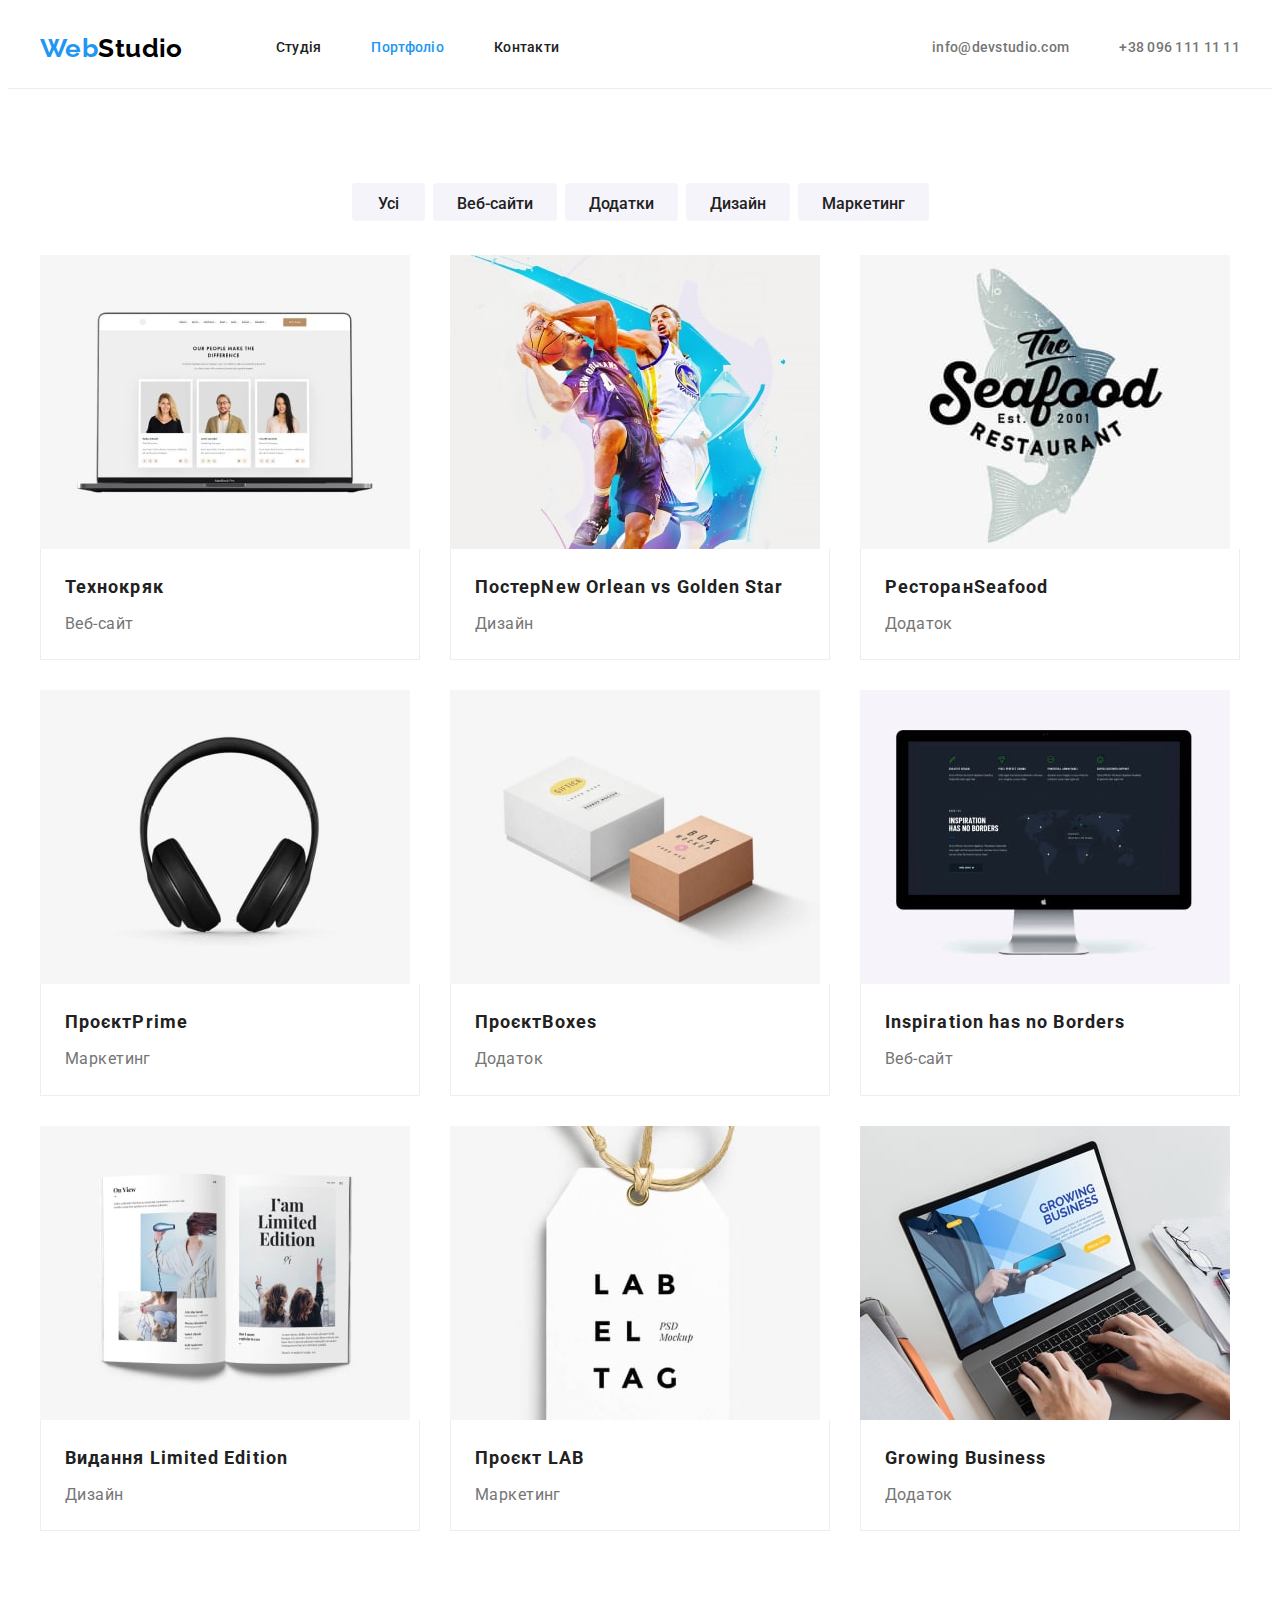
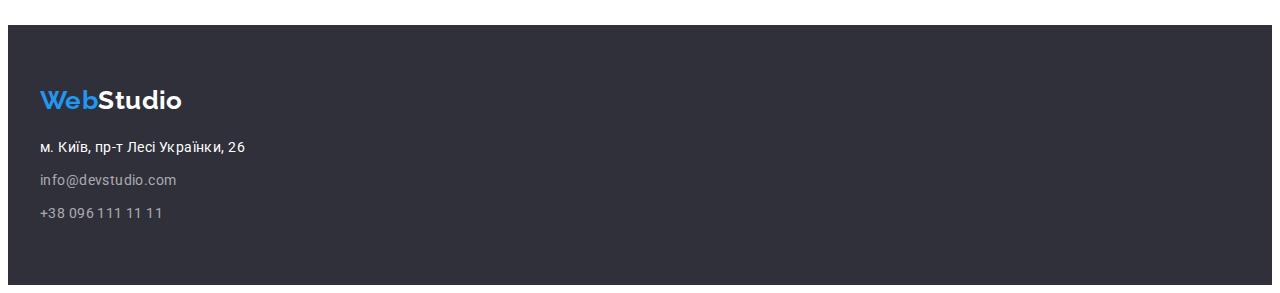
==== portfolio.html @ 07b44639 "Initial commit" ====
<!DOCTYPE html>
<html lang="uk">
  <head>
    <meta charset="UTF-8" />
    <meta http-equiv="X-UA-Compatible" content="IE=edge" />
    <meta name="viewport" content="width=device-width, initial-scale=1.0" />
    <title lang="en">Portfolio</title>
    <link
      href="https://fonts.googleapis.com/css2?family=Raleway:wght@700&family=Roboto:wght@400;500;700;900&display=swap"
      rel="stylesheet"
    />
    <link
      rel="stylesheet"
      href="https://cdnjs.cloudflare.com/ajax/libs/modern-normalize/1.1.0/modern-normalize.min.css"
      integrity="sha512-wpPYUAdjBVSE4KJnH1VR1HeZfpl1ub8YT/NKx4PuQ5NmX2tKuGu6U/JRp5y+Y8XG2tV+wKQpNHVUX03MfMFn9Q=="
      crossorigin="anonymous"
      referrerpolicy="no-referrer"
    />
    <!-- <link rel="stylesheet" href="./css/modern-normalize.css"> -->
    <link rel="stylesheet" href="./css/styles.css" />
  </head>
  <body>
    <!-- Добавить current in portfoli header -->
    <header class="header-page list">
      <div class="container header-container">
        <nav>
          <a class="logo link" href="./index.html" lang="en"
            >Web<span class="logo-black">Studio</span>
          </a>

          <ul class="nav-site list">
            <li class="nav-item">
              <a class="nav-link link" href="./index.html">Студія</a>
            </li>
            <li class="nav-item">
              <a class="nav-link current link" href="./portfolio.html">Портфоліо</a>
            </li>
            <li class="nav-item">
              <a class="nav-link link" href="">Контакти</a>
            </li>
          </ul>
        </nav>

        <ul class="header-contact list">
          <li class="header-item">
            <a class="header-contact link" href="mailto:info@devstudio.com" lang="en">
              info@devstudio.com
            </a>
          </li>
          <li class="header-item">
            <a class="header-contact link" href="tel:+380961111111">+38 096 111 11 11</a>
          </li>
        </ul>
      </div>
    </header>
    <main>
      <section class="portf section">
        <div class="container">
          <h1 class="visually-hidden">Портфоліо робіт веб-студії</h1>
          <ul class="filter list">
            <li class="filter-item">
              <button class="filter-button" type="button">Усі</button>
            </li>
            <li class="filter-item">
              <button class="filter-button" type="button">Веб-сайти</button>
            </li>
            <li class="filter-item">
              <button class="filter-button" type="button">Додатки</button>
            </li>
            <li class="filter-item">
              <button class="filter-button" type="button">Дизайн</button>
            </li>
            <li class="filter-item">
              <button class="filter-button" type="button">Маркетинг</button>
            </li>
          </ul>

          <ul class="portf-cont list">
            <li class="portf-progect">
              <a href="" class="portf-link link">
                <img
                  src="./img/portf/1.jpg"
                  alt="Веб-сайт"
                  class="portf-img"
                  width="370"
                  height="294"
                />
                <div class="portf-group">
                  <h2 class="portf-name">Технокряк</h2>
                  <p class="portf-text">Веб-сайт</p>
                </div>
              </a>
            </li>

            <li class="portf-progect">
              <a href="" class="portf-link link">
                <img
                  src="./img/portf/2.jpg"
                  alt="Дизайн"
                  class="portf-img"
                  width="370"
                  height="294"
                />
                <div class="portf-group">
                  <h2 class="portf-name">Постер<span lang="en">New Orlean vs Golden Star</span></h2>
                  <p class="portf-text">Дизайн</p>
                </div>
              </a>
            </li>

            <li class="portf-progect">
              <a href="" class="portf-link link">
                <img
                  src="./img/portf/3.jpg"
                  alt="Додаток"
                  class="portf-img"
                  width="370"
                  height="294"
                />
                <div class="portf-group">
                  <h2 class="portf-name">Ресторан<span lang="en">Seafood</span></h2>
                  <p class="portf-text">Додаток</p>
                </div>
              </a>
            </li>

            <li class="portf-progect">
              <a href="" class="portf-link link">
                <img
                  src="./img/portf/4.jpg"
                  alt="Маркетинг"
                  class="portf-img"
                  width="370"
                  height="294"
                />
                <div class="portf-group">
                  <h2 class="portf-name">Проєкт<span lang="en">Prime</span></h2>
                  <p class="portf-text">Маркетинг</p>
                </div>
              </a>
            </li>

            <li class="portf-progect">
              <a href="" class="portf-link link">
                <img
                  src="./img/portf/5.jpg"
                  alt="Додаток"
                  class="portf-img"
                  width="370"
                  height="294"
                />
                <div class="portf-group">
                  <h2 class="portf-name">Проєкт<span lang="en">Boxes</span></h2>
                  <p class="portf-text">Додаток</p>
                </div>
              </a>
            </li>

            <li class="portf-progect">
              <a href="" class="portf-link link">
                <img
                  src="./img/portf/6.jpg"
                  alt="Веб-сайт"
                  class="portf-img"
                  width="370"
                  height="294"
                />
                <div class="portf-group">
                  <h2 class="portf-name" lang="en">Inspiration has no Borders</h2>
                  <p class="portf-text">Веб-сайт</p>
                </div>
              </a>
            </li>

            <li class="portf-progect">
              <a href="" class="portf-link link">
                <img
                  src="./img/portf/7.jpg"
                  alt="Дизайн"
                  class="portf-img"
                  width="370"
                  height="294"
                />
                <div class="portf-group">
                  <h2 class="portf-name">Видання <span lang="en">Limited Edition</span></h2>
                  <p class="portf-text">Дизайн</p>
                </div>
              </a>
            </li>

            <li class="portf-progect">
              <a href="" class="portf-link link">
                <img
                  src="./img/portf/8.jpg"
                  alt="Маркетинг"
                  class="portf-img"
                  width="370"
                  height="294"
                />
                <div class="portf-group">
                  <h2 class="portf-name">Проєкт <span lang="en">LAB</span></h2>
                  <p class="portf-text">Маркетинг</p>
                </div>
              </a>
            </li>

            <li class="portf-progect">
              <a href="" class="portf-link link">
                <img
                  src="./img/portf/9.jpg"
                  alt="Додаток"
                  class="portf-img"
                  width="370"
                  height="294"
                />
                <div class="portf-group">
                  <h2 class="portf-name" lang="en">Growing Business</h2>
                  <p class="portf-text">Додаток</p>
                </div>
              </a>
            </li>
          </ul>
        </div>
      </section>
    </main>
    <footer class="footer-page">
      <div class="container">
        <a class="logo f link" href="./index.html" lang="en"
          >Web<span class="logo-white">Studio</span>
        </a>

        <address>
          <ul class="adress-comp list">
            <li class="adress-item">
              <a
                class="adress-city link"
                href="https://goo.gl/maps/JjhD47oRXVSocKC27"
                target="_blank"
                rel="noreferrer noopener"
              >
                м. Київ, пр-т Лесі Українки, 26
              </a>
            </li>
            <li class="adress-item">
              <a class="adress-contact link" href="mailto:info@devstudio.com" lang="en">
                info@devstudio.com
              </a>
            </li>
            <li class="adress-item">
              <a class="adress-contact link" href="tel:+380961111111">+38 096 111 11 11</a>
            </li>
          </ul>
        </address>
      </div>
    </footer>
  </body>
</html>
---- css/styles.css ----
.visually-hidden {
  position: absolute;
  width: 1px;
  height: 1px;
  margin: -1px;
  border: 0;
  padding: 0;
  white-space: nowrap;
  clip-path: inset(100%);
  clip: rect(0 0 0 0);
  overflow: hidden;
}
:root {
  --white: #ffffff;
  --blueactive: #188ce8;
  --blue: #2196f3;
  --black: #000000;
  --accentblack: #212121;
  --greytext: #757575;
  --greytext-footer: rgba(255, 255, 255, 0.6);

  /* BACKGROUND */
  --darkgrey: #2f303a;
  --teamback: #f5f4fa;

  /* shadow */
  --shadow: rgba(0, 0, 0, 0.15);
  --teamshadow1: rgba(0, 0, 0, 0.12);
  --teamshadow2: rgba(0, 0, 0, 0.14);
  --teamshadow3: rgba(0, 0, 0, 0.2);
  --boxshadow1: rgba(0, 0, 0, 0.1);
  --boxshadow2: rgba(0, 0, 0, 0.08);
  --boxshadow3: rgba(0, 0, 0, 0.12);

  /* lines */
  --portfborder: #eeeeee;
  --hederline: #ececec;

  /* btn radius */
  --btnradius: 4px;

  /* flex */
  --items: 3;
  --itemsteam: 4;
  --itemsadv: 4;
  --indent: 30px;
}

/*RESET*/
h1,
h2,
h3,
h4,
h5,
h6,
p {
  margin: 0;
}
/* отсутствие отступов после картнок */
img {
  display: block;
  max-width: 100%;
  height: auto;
}
/* сброс настроек списка */
.list {
  list-style: none;
  margin: 0;
  padding: 0;
}
/* сброс настроек ссылок */
.link {
  text-decoration: none;
  color: currentColor;
}

/* ************************************** */
body {
  background-color: var(--white);
  color: var(--greytext);
  font-family: 'Roboto', sans-serif;
  letter-spacing: 0.03em;
  font-size: 14px;
  line-height: 1.7;
  font-weight: 400;
}
.section {
  padding-top: 94px;
  padding-bottom: 94px;

  /* outline: 1px solid blue;
  outline-offset: -1px; */
}
.container {
  width: 1200px;
  padding-left: 15px;
  padding-right: 15px;
  margin: 0 auto;

  /* outline: 1px solid tomato;
  outline-offset: -1px; */
}

/*HEADER*/
.header-page {
  border-bottom: 1px solid var(--hederline);
}
.header-container {
  display: flex;
  align-items: center;
}

.logo {
  color: var(--blue);
  font-family: 'Raleway', sans-serif;
  font-weight: 700;
  font-size: 26px;
  line-height: 1.19;

  margin-right: 93px;

  /* background-color: greenyellow; */
}
.logo-black {
  color: var(--black);
}
.logo-white {
  color: var(--white);
}
nav {
  display: flex;
  margin-right: auto;
  align-items: center;
}
.nav-site {
  display: flex;
  align-items: center;
  gap: 50px;
}

.nav-link {
  display: block;
  padding-top: 32px;
  padding-bottom: 32px;

  color: var(--accentblack);
  font-weight: 500;
  line-height: 1.14;
  letter-spacing: 0.02em;

  /* background-color: greenyellow; */
}
.nav-link:hover,
.nav-link:focus,
.nav-link.current {
  color: var(--blue);
}

.header-contact {
  color: var(--greytext);

  font-weight: 500;
  line-height: 1.14;
  letter-spacing: 0.02em;

  display: flex;
  gap: 50px;

  /* background-color: greenyellow; */
}
.header-contact:hover,
.header-contact:focus {
  color: var(--blue);
}

/* MAIN */
.hero {
  padding-top: 200px;
  padding-bottom: 200px;

  background-color: var(--darkgrey);
  text-align: center;
}
.hero-title {
  color: var(--white);
  font-weight: 900;
  font-size: 44px;
  line-height: 1.36;
  letter-spacing: 0.06em;
  text-transform: uppercase;

  margin-bottom: 30px;
  margin-left: auto;
  margin-right: auto;

  width: 696px;
  min-height: 120px;
}
.button {
  font-family: inherit;

  display: inline-block;
  min-width: 216px;
  min-height: 50px;
  padding: 10px 32px; /*32-2*2 ширина бордера*/

  background-color: var(--blue);
  color: var(--white);

  cursor: pointer;

  font-weight: 700;
  font-size: 16px;
  line-height: calc(30 / 16);

  letter-spacing: 0.06em;

  border-radius: var(--btnradius);
  border: none;
}
.button:hover,
.button:focus {
  font-family: inherit;
  background-color: var(--blueactive);
  box-shadow: 0px 4px 4px var(--shadow);
}
/* Advant */
.adv {
  padding-bottom: 0;
}
.adv-comp {
  display: flex;
  flex-wrap: wrap;
  gap: var(--indent);
}
.adv-item {
  flex-basis: calc((100% - var(--indent) * (var(--itemsadv) - 1)) / var(--itemsadv));
}
.adv-title {
  color: var(--accentblack);
  font-weight: 700;

  font-size: 14px;
  line-height: 1.14;
  text-transform: uppercase;

  margin-bottom: 10px;
}
.adv-text {
  width: 270px;
}

/* WORK */
.work-group {
  display: flex;
  flex-wrap: wrap;
  gap: var(--indent);
}
.work-img {
  flex-basis: calc((100% - var(--indent) * (var(--itemsteam) - 1)) / var(--itemsteam));
}

.work-title,
.team-title {
  color: var(--accentblack);
  font-weight: 700;
  font-size: 36px;
  line-height: 1.17;
  text-align: center;

  margin-bottom: 50px;
}
/* TEAM */
.team {
  background-color: var(--teamback);
}
.team-comp {
  display: flex;
  flex-wrap: wrap;
  gap: var(--indent);
}

.team-item {
  background-color: var(--white);
  box-shadow: 0px 1px 3px var(--teamshadow1), 0px 1px 1px var(--teamshadow2),
    0px 2px 1px var(--teamshadow3);

  text-align: center;

  flex-basis: calc((100% - var(--indent) * (var(--itemsteam) - 1)) / var(--itemsteam));
}

.team-group {
  padding-top: 30px;
  padding-bottom: 30px;
}
.team-name {
  font-weight: 500;
  font-size: 16px;
  line-height: 1.19;

  color: var(--accentblack);
  margin-bottom: 10px;
}
.team-text {
  font-size: 16px;
  line-height: 1.19;
}

/* FOOTER */
.footer-page {
  background-color: var(--darkgrey);
  padding: 60px 0;
}
.f {
  margin-bottom: 20px;
  margin-right: 0;

  /* background-color: greenyellow; */
  display: block;
}
.adress-item:not(:last-child) {
  margin-bottom: 9px;
}
.adress-city {
  text-decoration: none;
  color: var(--white);
  font-style: normal;

  /* background-color: greenyellow; */
  display: block;
}
.adress-contact {
  text-decoration: none;
  color: var(--greytext-footer);
  font-style: normal;

  /* background-color: greenyellow; */
  display: block;
}

.adress-city:hover,
.adress-city:focus,
.adress-contact:hover,
.adress-contact:focus {
  color: var(--blueactive);
}

/* //////////////////////////// */
/* PORTFOLIO */

.filter {
  margin-bottom: 34px;
  display: flex;
  gap: 8px;
  align-items: center;
  justify-content: center;
}

.filter-button {
  font-family: inherit;
  font-weight: 500;
  font-size: 16px;
  line-height: calc(26 / 16);
  text-align: center;
  color: var(--accentblack);
  background-color: var(--teamback);

  cursor: pointer;

  min-width: 73px;
  height: 38px;
  padding: 6px 22px;

  border-radius: var(--btnradius);
  border-color: transparent;
}
.filter-button:hover,
.filter-button:focus {
  color: var(--white);
  background: var(--blue);
  box-shadow: 0px 3px 1px var(--boxshadow1), 0px 1px 2px var(--boxshadow2),
    0px 2px 2px var(--boxshadow3);
}
.portf-cont {
  display: flex;
  flex-wrap: wrap;
  gap: var(--indent);
}
.portf-progect {
  flex-basis: calc((100% - var(--indent) * (var(--items) - 1)) / var(--items));

  
  
}

.portf-group {
  padding: 20px 24px;

  border: 1px solid var(--portfborder);
  border-top: none;
}
.portf-name {
  font-weight: 700;
  font-size: 18px;
  line-height: 2;
  letter-spacing: 0.06em;
  color: var(--accentblack);

  margin-bottom: 4px;
}
.portf-text {
  font-size: 16px;
  line-height: 1.9;
}
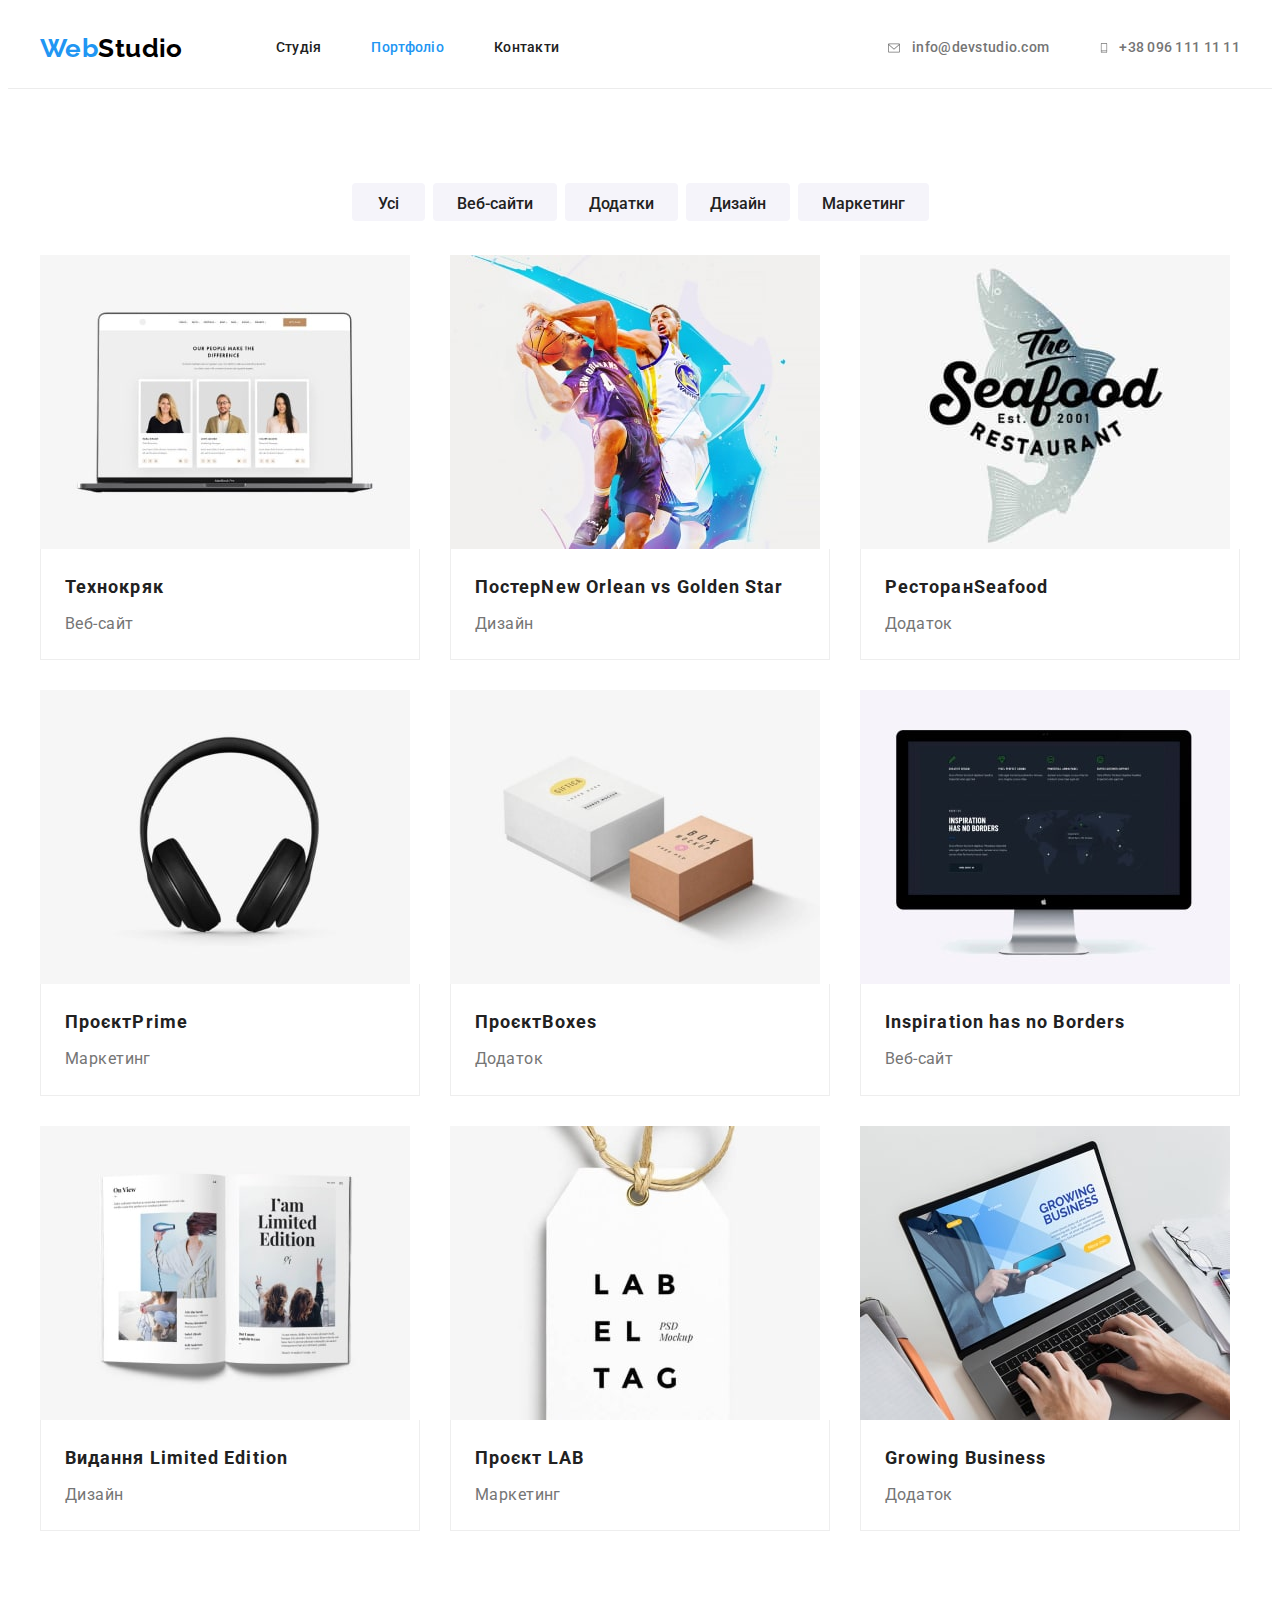
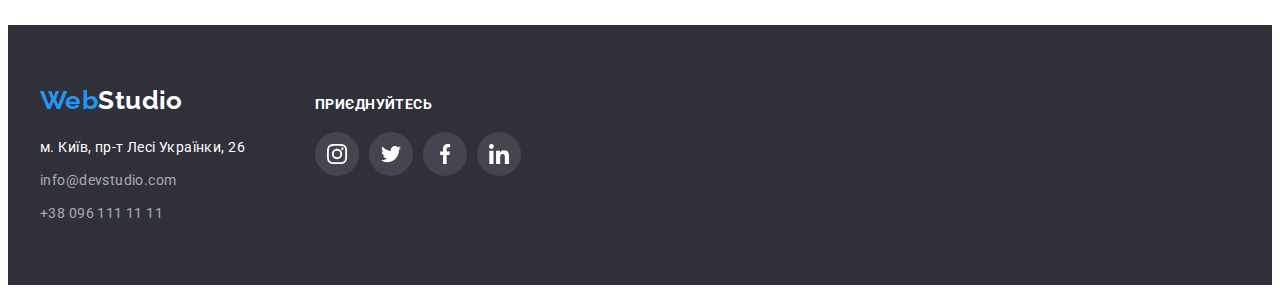
==== commit 3892de54: "final" ====
--- a/portfolio.html
+++ b/portfolio.html
@@ -42,13 +42,21 @@
         </nav>
 
         <ul class="header-contact list">
-          <li class="header-item">
-            <a class="header-contact link" href="mailto:info@devstudio.com" lang="en">
+          <li class="contact-item">
+            <a class="header-link link" href="mailto:info@devstudio.com" lang="en">
+              <svg class="cont-svg" width="16" height="12">
+                <use href="./img/icons.svg#envelope"></use>
+              </svg>
               info@devstudio.com
             </a>
           </li>
-          <li class="header-item">
-            <a class="header-contact link" href="tel:+380961111111">+38 096 111 11 11</a>
+          <li class="contact-item">
+            <a class="header-link link" href="tel:+380961111111">
+              <svg class="cont-svg" width="10" height="16">
+                <use href="./img/icons.svg#phone"></use>
+              </svg>
+              +38 096 111 11 11
+            </a>
           </li>
         </ul>
       </div>
@@ -224,33 +232,93 @@
       </section>
     </main>
     <footer class="footer-page">
-      <div class="container">
-        <a class="logo f link" href="./index.html" lang="en"
-          >Web<span class="logo-white">Studio</span>
-        </a>
-
-        <address>
-          <ul class="adress-comp list">
-            <li class="adress-item">
+      <div class="container footer-cont">
+        <div class="footer-left">
+          <a class="logo f link" href="./index.html" lang="en"
+            >Web<span class="logo-white">Studio</span>
+          </a>
+
+          <address>
+            <ul class="adress-comp list">
+              <li class="adress-item">
+                <a
+                  class="adress-city link"
+                  href="https://goo.gl/maps/JjhD47oRXVSocKC27"
+                  target="_blank"
+                  rel="noreferrer noopener"
+                >
+                  м. Київ, пр-т Лесі Українки, 26
+                </a>
+              </li>
+              <li class="adress-item">
+                <a class="adress-contact link" href="mailto:info@devstudio.com" lang="en">
+                  info@devstudio.com
+                </a>
+              </li>
+              <li class="adress-item">
+                <a class="adress-contact link" href="tel:+380961111111">+38 096 111 11 11</a>
+              </li>
+            </ul>
+          </address>
+        </div>
+
+        <div class="footer-right">
+          <p class="join">приєднуйтесь</p>
+          <ul class="footer-social list">
+            <li class="footer-item">
               <a
-                class="adress-city link"
-                href="https://goo.gl/maps/JjhD47oRXVSocKC27"
+                class="footer-link link"
+                href="https://www.instagram.com/"
                 target="_blank"
-                rel="noreferrer noopener"
+                rel="noopener noreferrer"
+                aria-label="Інстаграм"
               >
-                м. Київ, пр-т Лесі Українки, 26
-              </a>
-            </li>
-            <li class="adress-item">
-              <a class="adress-contact link" href="mailto:info@devstudio.com" lang="en">
-                info@devstudio.com
-              </a>
-            </li>
-            <li class="adress-item">
-              <a class="adress-contact link" href="tel:+380961111111">+38 096 111 11 11</a>
+                <svg class="footer-icon" width="20" height="20">
+                  <use href="./img/icons.svg#instagram"></use>
+                </svg>
+              </a>
+            </li>
+            <li class="footer-item">
+              <a
+                class="footer-link link"
+                href="https://twitter.com/"
+                target="_blank"
+                rel="noopener noreferrer"
+                aria-label="Твіттер"
+              >
+                <svg class="footer-icon" width="20" height="20">
+                  <use href="./img/icons.svg#twitter"></use>
+                </svg>
+              </a>
+            </li>
+            <li class="footer-item">
+              <a
+                class="footer-link link"
+                href="https://www.facebook.com/"
+                target="_blank"
+                rel="noopener noreferrer"
+                aria-label="Фейсбук"
+              >
+                <svg class="footer-icon" width="20" height="20">
+                  <use href="./img/icons.svg#facebook"></use>
+                </svg>
+              </a>
+            </li>
+            <li class="footer-item">
+              <a
+                class="footer-link link"
+                href="https://ua.linkedin.com/"
+                target="_blank"
+                rel="noopener noreferrer"
+                aria-label="Лінкедин"
+              >
+                <svg class="footer-icon" width="20" height="20">
+                  <use href="./img/icons.svg#linkedin"></use>
+                </svg>
+              </a>
             </li>
           </ul>
-        </address>
+        </div>
       </div>
     </footer>
   </body>
--- a/css/styles.css
+++ b/css/styles.css
@@ -22,6 +22,12 @@
   /* BACKGROUND */
   --darkgrey: #2f303a;
   --teamback: #f5f4fa;
+  --overlaybg: #c4c4c4;
+  /* Icons */
+  --iconcolor: #afb1b8;
+  --iconfootr: rgba(255, 255, 255, 0.1);
+  /* Gradient */
+  --gradhero: rgba(47, 48, 58, 0.4);
 
   /* shadow */
   --shadow: rgba(0, 0, 0, 0.15);
@@ -147,7 +153,6 @@
   font-weight: 500;
   line-height: 1.14;
   letter-spacing: 0.02em;
-
   /* background-color: greenyellow; */
 }
 .nav-link:hover,
@@ -158,21 +163,28 @@
 
 .header-contact {
   color: var(--greytext);
-
   font-weight: 500;
   line-height: 1.14;
   letter-spacing: 0.02em;
 
   display: flex;
   gap: 50px;
-
   /* background-color: greenyellow; */
 }
-.header-contact:hover,
+.header-link {
+  display: flex;
+  align-items: center;
+  gap: 10px;
+}
+.cont-svg {
+  display: block;
+  fill: currentColor;
+}
+.header-link:hover,
 .header-contact:focus {
   color: var(--blue);
-}
-
+  fill: var(--blue);
+}
 /* MAIN */
 .hero {
   padding-top: 200px;
@@ -180,6 +192,20 @@
 
   background-color: var(--darkgrey);
   text-align: center;
+}
+.overlay {
+  max-width: 1600px;
+  height: 600px;
+  margin-left: auto;
+  margin-right: auto;
+  background-color: var(--overlaybg);
+  background-image: linear-gradient(to right, var(--gradhero), var(--gradhero)),
+    url('../img/hero.jpg');
+  /* background-image: url('../img/hero.jpg'); */
+
+  background-repeat: no-repeat;
+  background-position: center;
+  background-size: cover;
 }
 .hero-title {
   color: var(--white);
@@ -236,6 +262,17 @@
 .adv-item {
   flex-basis: calc((100% - var(--indent) * (var(--itemsadv) - 1)) / var(--itemsadv));
 }
+
+.adv-img {
+  display: block;
+  background-color: var(--teamback);
+  border-radius: var(--btnradius);
+
+  padding: 25px 100px;
+
+  margin-bottom: 30px;
+}
+
 .adv-title {
   color: var(--accentblack);
   font-weight: 700;
@@ -248,6 +285,9 @@
 }
 .adv-text {
   width: 270px;
+}
+.adv-icon {
+  display: block;
 }
 
 /* WORK */
@@ -291,8 +331,7 @@
 }
 
 .team-group {
-  padding-top: 30px;
-  padding-bottom: 30px;
+  padding: 30px 32px;
 }
 .team-name {
   font-weight: 500;
@@ -305,6 +344,77 @@
 .team-text {
   font-size: 16px;
   line-height: 1.19;
+  margin-bottom: 16px;
+}
+/* social-icons */
+.social {
+  display: flex;
+  justify-content: center;
+  gap: 10px;
+}
+.social-link {
+  display: flex;
+  align-items: center;
+  justify-content: center;
+
+  width: 44px;
+  height: 44px;
+
+  color: var(--iconcolor);
+  background-color: var(--white);
+  border-radius: 50%;
+}
+.social-link:hover,
+.social-link:focus {
+  background-color: var(--blue);
+  color: var(--white);
+}
+.social-icon {
+  fill: currentColor;
+}
+
+/* Clients */
+.clients-title {
+  font-weight: 700;
+  font-size: 36px;
+  line-height: calc(42 / 36);
+  text-align: center;
+
+  color: var(--accentblack);
+
+  margin-bottom: 50px;
+}
+.client-group {
+  display: flex;
+  justify-content: center;
+  gap: 30px;
+}
+.client-item {
+  display: flex;
+  align-items: center;
+  justify-content: center;
+}
+.client-link {
+  display: block;
+  align-items: center;
+  justify-content: center;
+
+  border: 1px solid var(--iconcolor);
+  background-color: var(--white);
+  color: var(--iconcolor);
+
+  border-radius: var(--btnradius);
+  padding: 15px 31px;
+}
+
+.client-svg {
+  display: block;
+  fill: currentColor;
+}
+.client-link:hover,
+.client-link:focus {
+  border: 1px solid var(--blue);
+  color: var(--blue);
 }
 
 /* FOOTER */
@@ -344,6 +454,47 @@
 .adress-contact:hover,
 .adress-contact:focus {
   color: var(--blueactive);
+}
+/* Footer social */
+.footer-cont {
+  display: flex;
+  align-items: baseline;
+  gap: 70px;
+}
+
+.join {
+  font-weight: 700;
+  line-height: calc(16 / 14);
+  text-transform: uppercase;
+  color: var(--white);
+
+  margin-bottom: 20px;
+}
+
+.footer-social {
+  display: flex;
+  gap: 10px;
+}
+.footer-item {
+  display: flex;
+  align-items: center;
+  justify-content: center;
+
+  width: 44px;
+  height: 44px;
+
+  color: var(--white);
+  background-color: var(--iconfootr);
+  border-radius: 50%;
+}
+.footer-item:hover,
+.footer-item:focus {
+  background-color: var(--blue);
+}
+
+.footer-icon {
+  display: block;
+  fill: currentColor;
 }
 
 /* //////////////////////////// */
@@ -389,9 +540,11 @@
 }
 .portf-progect {
   flex-basis: calc((100% - var(--indent) * (var(--items) - 1)) / var(--items));
-
-  
-  
+}
+.portf-progect:hover,
+.portf-progect:focus {
+  box-shadow: 0px 1px 1px rgba(0, 0, 0, 0.12), 0px 4px 4px rgba(0, 0, 0, 0.06),
+    1px 4px 6px rgba(0, 0, 0, 0.16);
 }
 
 .portf-group {
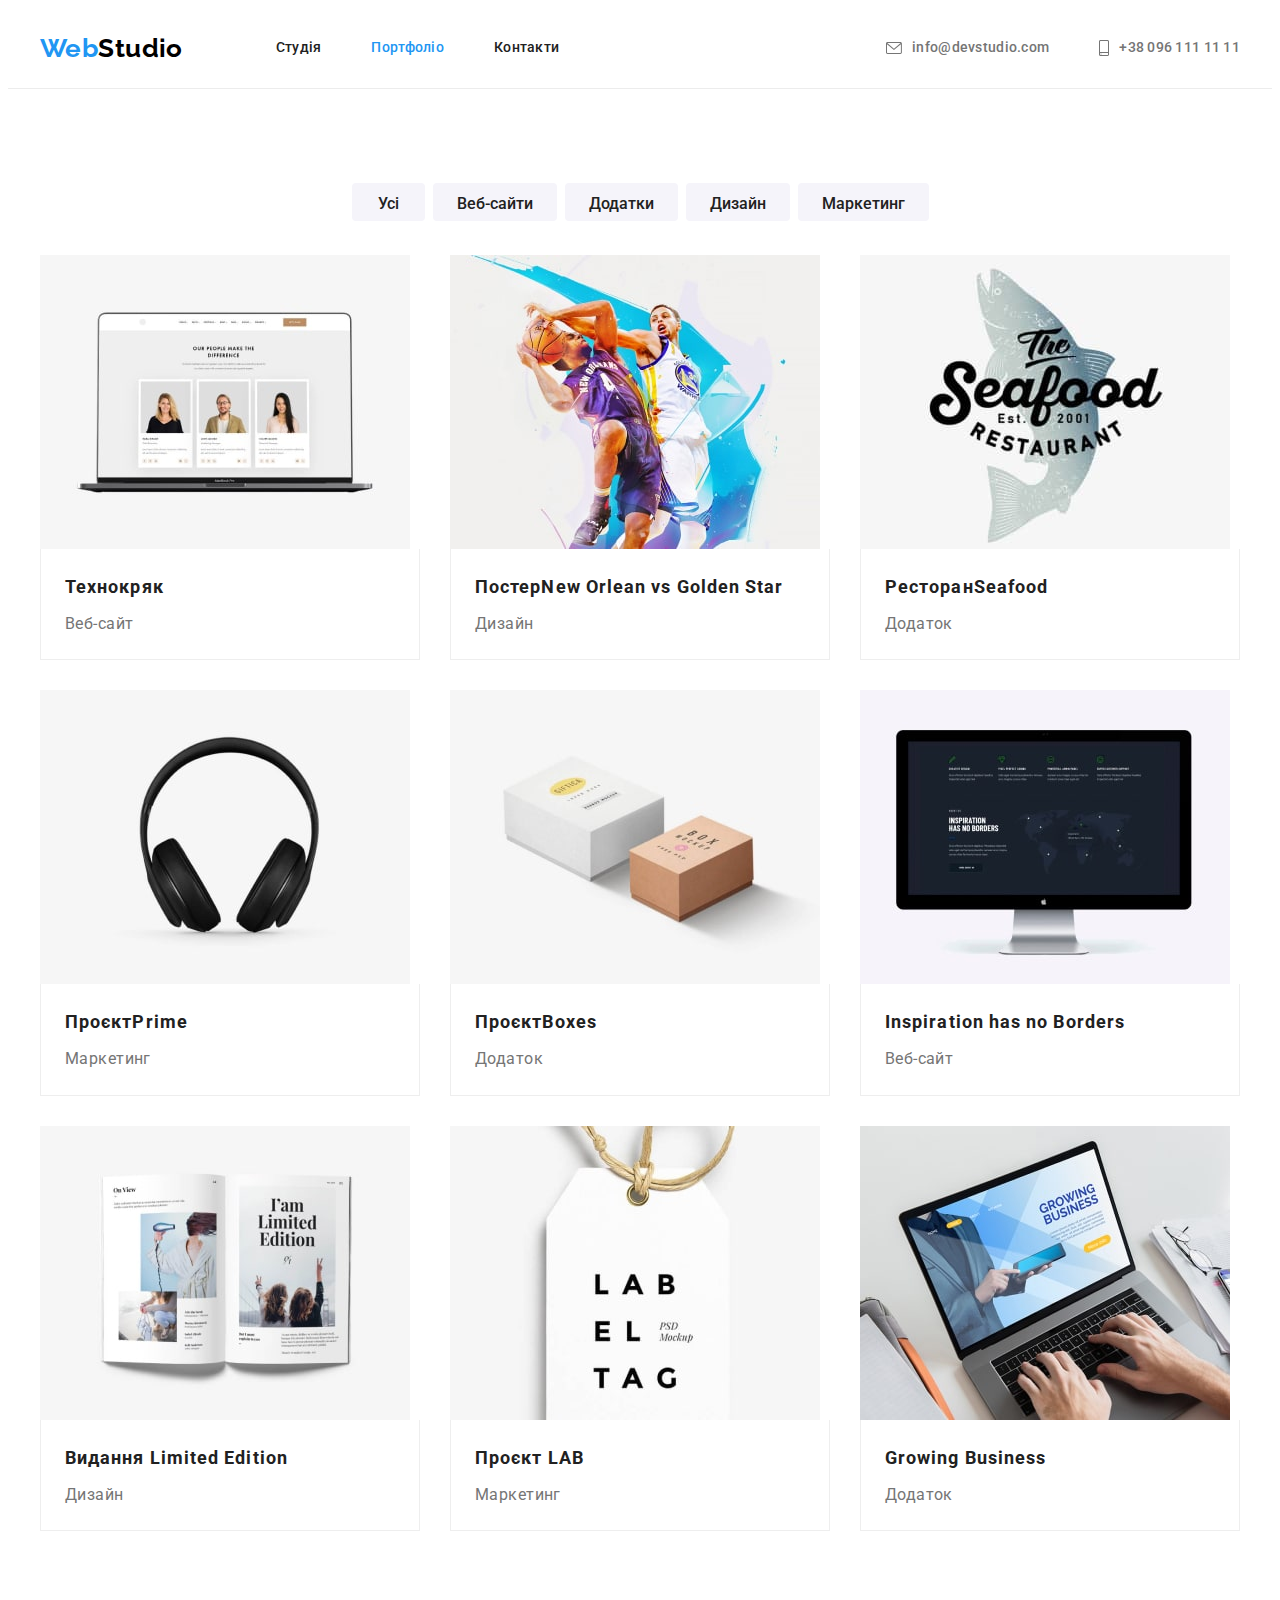
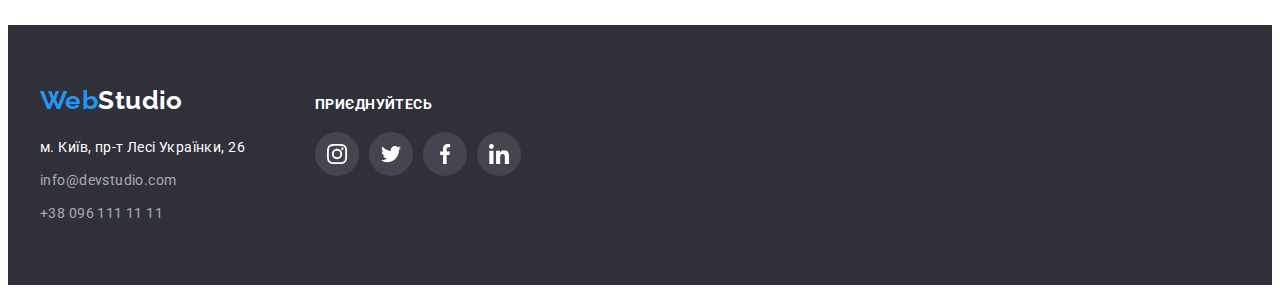
==== commit 6aa04221: "final" ====
--- a/portfolio.html
+++ b/portfolio.html
@@ -53,7 +53,7 @@
           <li class="contact-item">
             <a class="header-link link" href="tel:+380961111111">
               <svg class="cont-svg" width="10" height="16">
-                <use href="./img/icons.svg#phone"></use>
+                <use href="./img/icons.svg#smartphone"></use>
               </svg>
               +38 096 111 11 11
             </a>
--- a/css/styles.css
+++ b/css/styles.css
@@ -169,6 +169,7 @@
 
   display: flex;
   gap: 50px;
+  align-items: center;
   /* background-color: greenyellow; */
 }
 .header-link {
@@ -541,12 +542,14 @@
 .portf-progect {
   flex-basis: calc((100% - var(--indent) * (var(--items) - 1)) / var(--items));
 }
-.portf-progect:hover,
-.portf-progect:focus {
+.portf-progect:hover {
   box-shadow: 0px 1px 1px rgba(0, 0, 0, 0.12), 0px 4px 4px rgba(0, 0, 0, 0.06),
     1px 4px 6px rgba(0, 0, 0, 0.16);
 }
-
+.portf-link:focus {
+  box-shadow: 0px 1px 1px rgba(0, 0, 0, 0.12), 0px 4px 4px rgba(0, 0, 0, 0.06),
+    1px 4px 6px rgba(0, 0, 0, 0.16);
+}
 .portf-group {
   padding: 20px 24px;
 
